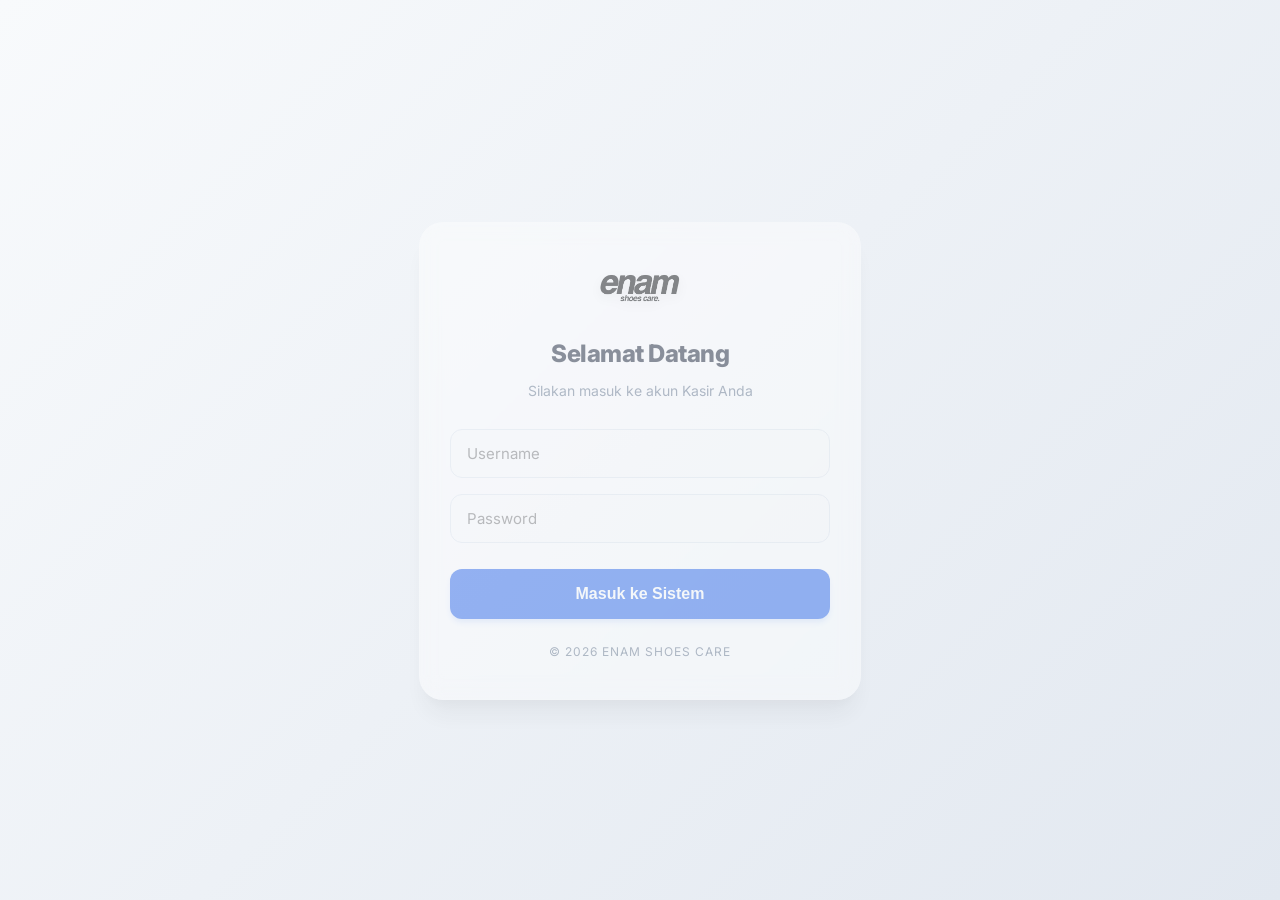
==== index.html @ 01756213 "Add files via upload" ====
<!DOCTYPE html>
<html lang="id">
<head>
    <meta charset="UTF-8">
    <meta name="viewport" content="width=device-width, initial-scale=1.0">
    <title>Transaksi - Enam Shoes Care</title>
    <style>
        :root {
            --primary: #2563eb;
            --secondary: #64748b;
            --success: #22c55e;
            --danger: #ef4444;
            --bg: #f8fafc;
        }

        body { font-family: 'Inter', system-ui, sans-serif; background-color: var(--bg); padding: 0; margin: 0; color: #1e293b; }
        
        .nav-bar { 
            background: white; padding: 10px; display: flex; justify-content: space-around; 
            box-shadow: 0 4px 6px -1px rgba(0,0,0,0.1); position: sticky; top: 0; z-index: 100;
        }
        .nav-btn { 
            padding: 12px 10px; border: none; border-radius: 12px; cursor: pointer; font-weight: 700; 
            background: transparent; color: var(--secondary); transition: 0.2s; flex: 1; margin: 0 5px; font-size: 13px; text-decoration: none; text-align: center;
        }
        .nav-btn.active { background: #eff6ff; color: var(--primary); }

        .container { max-width: 600px; background: white; padding: 25px; border-radius: 20px; box-shadow: 0 4px 6px -1px rgba(0,0,0,0.05); margin: 20px auto; }
        
        .logo-container { text-align: center; margin-bottom: 15px; }
        .main-logo { max-width: 150px; height: auto; border-radius: 12px; }

        h2 { text-align: center; color: #0f172a; margin-top: 0; font-size: 18px; text-transform: uppercase; }
        
        .form-group { margin-bottom: 12px; }
        label { display: block; margin-bottom: 4px; font-weight: 600; color: var(--secondary); font-size: 13px; }
        input[type="text"], input[type="number"], select { 
            width: 100%; padding: 12px; border: 1.5px solid #e2e8f0; border-radius: 10px; box-sizing: border-box; font-size: 14px; outline: none;
        }
        select { background-color: white; cursor: pointer; }

        .service-box { border: 1px solid #e2e8f0; padding: 10px; border-radius: 12px; background-color: #fcfcfc; }
        .service-item { 
            display: flex; 
            align-items: center; 
            gap: 8px;
            padding: 10px 5px; 
            border-bottom: 1px solid #f1f5f9; 
        }
        .service-item:last-child { border-bottom: none; }
        .service-info { flex: 2; font-size: 14px; font-weight: 500; }
        .service-check { flex: 0.5; text-align: center; }
        .service-qty { flex: 1; display: flex; justify-content: center; }
        .service-qty input { width: 50px !important; text-align: center; padding: 8px !important; }
        
        .btn-del { 
            background: #fee2e2; color: var(--danger); border: none; border-radius: 8px; 
            padding: 8px; cursor: pointer; font-size: 12px; transition: 0.2s;
        }
        .btn-del:hover { background: var(--danger); color: white; }

        .payment-summary { background: #f0fdf4; padding: 15px; border-radius: 15px; border: 1px solid #dcfce7; margin-top: 15px; }
        .summary-row { display: flex; justify-content: space-between; margin-bottom: 4px; font-size: 13px; }
        .summary-total { font-weight: 800; color: #166534; border-top: 1px dashed #bbf7d0; padding-top: 5px; margin-top: 5px; font-size: 15px; }

        .btn { border: none; border-radius: 10px; padding: 14px; font-weight: 700; cursor: pointer; width: 100%; display: block; text-align: center; color: white; margin-top: 10px; text-decoration: none; font-size: 14px; }
        .btn-wa { background-color: var(--success); }

        #printModal { display: none; position: fixed; z-index: 1000; left: 0; top: 0; width: 100%; height: 100%; background: rgba(0,0,0,0.6); }
        .modal-content { background: white; margin: 20% auto; padding: 30px; border-radius: 20px; width: 85%; max-width: 350px; text-align: center; }

        /* BAGIAN YANG DIPERBAIKI UNTUK CETAKAN SEMPURNA */
        @media print {
            @page { margin: 0; size: 58mm auto; }
            html, body { height: auto; overflow: hidden; }
            body * { visibility: hidden; }
            #notaCetak, #notaCetak * { visibility: visible; }
            #notaCetak { 
                display: block !important; 
                position: absolute; 
                left: 0; 
                top: 0; 
                width: 50mm; 
                padding: 4mm 2mm; 
                background: white; 
                font-family: 'Courier New', monospace;
                font-size: 11px;
                line-height: 1.3;
                color: #000;
            }
            .nav-bar, .container, #printModal { display: none !important; }
        }

        #notaCetak { display: none; }
        .line { border-top: 1px dashed #000; margin: 5px 0; }
        .flex-between { display: flex; justify-content: space-between; }
        .text-bold { font-weight: bold; }
    </style>
</head>
<body>
    <nav class="nav-bar">
        <a href="index.html" class="nav-btn active">➕ Transaksi</a>
        <a href="rekapan.html" id="navRekapan" class="nav-btn">📊 Rekapan</a>
        <button onclick="logout()" class="nav-btn" style="color: var(--danger);">Logout</button>
    </nav>

    <div class="container">
        <div class="logo-container"><img src="logo.png" class="main-logo"></div>
        <h2>KASIR ENAM</h2>
        
        <div class="form-group">
            <label>Nama Pelanggan</label>
            <input type="text" id="nama" placeholder="Masukkan nama">
        </div>
        
        <div class="form-group">
            <label>Nomor WhatsApp</label>
            <input type="text" id="whatsapp" placeholder="0812xxxx">
        </div>
        
        <div class="form-group">
            <label>Pilih Layanan</label>
            <div id="serviceList" class="service-box"></div>
            
            <div id="adminArea" style="margin-top: 10px; padding: 10px; border: 1.2px dashed #cbd5e1; border-radius: 12px; background: #fdfdfd;">
                <label style="font-size: 11px; color: #94a3b8;">+ Tambah Layanan Baru</label>
                <div style="display: flex; gap: 5px;">
                    <input type="text" id="newServiceName" placeholder="Nama Layanan" style="flex: 2; padding: 8px; font-size: 12px;">
                    <input type="number" id="newServicePrice" placeholder="Harga" style="flex: 1; padding: 8px; font-size: 12px;">
                    <button type="button" onclick="tambahLayananBaru()" style="padding: 0 15px; background: var(--primary); color: white; border: none; border-radius: 8px; cursor: pointer; font-weight: bold;">+</button>
                </div>
            </div>
        </div>

        <div class="form-group">
            <label>Metode Pembayaran</label>
            <select id="metodeBayar">
                <option value="Tunai">Tunai (Cash)</option>
                <option value="Transfer">Transfer / QRIS</option>
            </select>
        </div>

        <div class="form-group">
            <label>Potongan Diskon (Rp)</label>
            <input type="number" id="diskon" placeholder="0" oninput="hitungTotalOtomatis()">
        </div>
        
        <div class="form-group">
            <label>Uang Dibayar (Rp)</label>
            <input type="number" id="bayar" placeholder="0" oninput="hitungTotalOtomatis()">
        </div>

        <div class="payment-summary">
            <div class="summary-row"><span>Subtotal:</span><span id="txtSubtotal">Rp 0</span></div>
            <div class="summary-row"><span>Diskon:</span><span id="txtDiskon" style="color:red">- Rp 0</span></div>
            <div class="summary-row summary-total"><span>TOTAL AKHIR:</span><span id="txtTotalAkhir">Rp 0</span></div>
            <div class="summary-row" style="margin-top:8px; font-weight:bold;"><span>Kembalian:</span><span id="txtKembalian" style="color:var(--primary)">Rp 0</span></div>
        </div>
        
        <button class="btn btn-wa" onclick="prosesTransaksi()">Kirim WA & Simpan</button>
    </div>

    <div id="printModal">
        <div class="modal-content">
            <h3>Berhasil!</h3>
            <button class="btn" style="background:var(--primary)" onclick="cetakNotaFisik()">🖨️ Cetak Nota</button>
            <button class="btn" style="background:var(--secondary)" onclick="location.reload()">❌ Selesai</button>
        </div>
    </div>

    <div id="notaCetak">
        <center>
            <img src="logo.png" alt="Logo" style="max-width: 25mm; margin-bottom: 5px;">
            <h3 style="margin: 0; font-size: 13px;">ENAM SHOES CARE</h3>
            <div class="line"></div>
        </center>
        
        <div id="notaInv" class="text-bold"></div>
        <div id="notaTgl"></div>
        <div id="notaNama"></div>
        <div id="notaWA"></div> 
        <div id="notaMetode"></div>
        <div class="line"></div>
        <div id="notaDetail"></div>
        <div class="line"></div>
        
        <div class="flex-between"><span>Subtotal:</span><span id="nSub"></span></div>
        <div class="flex-between"><span>Diskon:</span><span id="nDisk"></span></div>
        <div class="flex-between text-bold" style="font-size: 12px; margin-top:2px;"><span>TOTAL:</span><span id="nTotal"></span></div>
        <div class="flex-between"><span>BAYAR:</span><span id="nBayar"></span></div>
        <div class="flex-between"><span>KEMBALI:</span><span id="nKembali"></span></div>
        
        <center style="margin-top: 15px;">Terima Kasih</center>
    </div>

<script>
    // --- PENGECEKAN LOGIN & ROLE ---
    const USER_ROLE = sessionStorage.getItem('role');
    
    function checkAuth() {
        if (!USER_ROLE) {
            window.location.href = 'login.html';
        }
    }

    function logout() {
        sessionStorage.clear();
        window.location.href = 'login.html';
    }

    const DEFAULT_LAYANAN = [
        { nama: 'Deep Clean', harga: 30000 },
        { nama: 'Unyellowing', harga: 40000 }, 
        { nama: 'Kids Shoes', harga: 25000 },
        { nama: 'Flat Shoes', harga: 25000 },
        { nama: 'Repaint', harga: 90000 }
    ];

    let tTerakhir = null;

    function init() {
        checkAuth();
        
        // Sembunyikan fitur tambah layanan jika staff
        if (USER_ROLE === 'staff') {
            const adminArea = document.getElementById('adminArea');
            if(adminArea) adminArea.style.display = 'none';
        }

        let stored = JSON.parse(localStorage.getItem('masterLayanan'));
        if (!stored) {
            localStorage.setItem('masterLayanan', JSON.stringify(DEFAULT_LAYANAN));
            stored = DEFAULT_LAYANAN;
        }

        document.getElementById('serviceList').innerHTML = stored.map((s, index) => {
            // Hanya tampilkan tombol hapus jika admin
            const btnHapus = USER_ROLE === 'admin' 
                ? `<button class="btn-del" onclick="hapusLayanan(${index})">🗑️</button>` 
                : '';

            return `
                <div class="service-item">
                    <div class="service-check">
                        <input type="checkbox" class="layanan" value="${s.harga}" data-nama="${s.nama}" onchange="hitungTotalOtomatis()" style="width:18px;height:18px;">
                    </div>
                    <div class="service-info">${s.nama}<br><small style="color:#94a3b8">Rp ${s.harga.toLocaleString('id-ID')}</small></div>
                    <div class="service-qty">
                        <input type="number" class="qty" value="1" min="1" oninput="hitungTotalOtomatis()">
                    </div>
                    ${btnHapus}
                </div>
            `;
        }).join('');
        
        hitungTotalOtomatis();
    }

    function tambahLayananBaru() {
        if (USER_ROLE !== 'admin') return alert("Akses ditolak!");
        const nama = document.getElementById('newServiceName').value;
        const harga = parseInt(document.getElementById('newServicePrice').value);
        if (!nama || !harga) return alert("Isi nama dan harga!");
        const stored = JSON.parse(localStorage.getItem('masterLayanan'));
        stored.push({ nama, harga });
        localStorage.setItem('masterLayanan', JSON.stringify(stored));
        document.getElementById('newServiceName').value = "";
        document.getElementById('newServicePrice').value = "";
        init();
    }

    function hapusLayanan(index) {
        if (USER_ROLE !== 'admin') return alert("Akses ditolak!");
        if (confirm("Hapus layanan ini dari daftar?")) {
            const stored = JSON.parse(localStorage.getItem('masterLayanan'));
            stored.splice(index, 1);
            localStorage.setItem('masterLayanan', JSON.stringify(stored));
            init();
        }
    }

    function hitungTotalOtomatis() {
        let sub = 0;
        document.querySelectorAll('.service-item').forEach(item => {
            const cb = item.querySelector('.layanan');
            if (cb.checked) {
                const qty = parseInt(item.querySelector('.qty').value) || 0;
                sub += parseInt(cb.value) * qty;
            }
        });
        const diskon = parseInt(document.getElementById('diskon').value) || 0;
        const total = sub - diskon;
        const bayar = parseInt(document.getElementById('bayar').value) || 0;
        
        document.getElementById('txtSubtotal').innerText = "Rp " + sub.toLocaleString('id-ID');
        document.getElementById('txtDiskon').innerText = "- Rp " + diskon.toLocaleString('id-ID');
        document.getElementById('txtTotalAkhir').innerText = "Rp " + (total < 0 ? 0 : total).toLocaleString('id-ID');
        document.getElementById('txtKembalian').innerText = "Rp " + (bayar - total < 0 ? 0 : bayar - total).toLocaleString('id-ID');
        return { sub, diskon, total, bayar };
    }

    function prosesTransaksi() {
        const nama = document.getElementById('nama').value;
        let wa = document.getElementById('whatsapp').value;
        const metode = document.getElementById('metodeBayar').value;
        const calc = hitungTotalOtomatis();

        if(!nama || !wa || calc.sub === 0) return alert("Lengkapi data transaksi!");

        if (wa.startsWith('0')) wa = '62' + wa.slice(1);
        if (!wa.startsWith('62')) wa = '62' + wa;

        let detailHtml = "", detailWA = "", layananSimpan = "", jmlSpt = 0;
        document.querySelectorAll('.service-item').forEach(item => {
            const cb = item.querySelector('.layanan');
            if (cb.checked) {
                let q = parseInt(item.querySelector('.qty').value);
                let hargaItem = parseInt(cb.value) * q;
                jmlSpt += q;
                detailHtml += `<div class="flex-between"><span>- ${cb.dataset.nama} (${q}x)</span><span>Rp ${hargaItem.toLocaleString('id-ID')}</span></div>`;
                detailWA += `${cb.dataset.nama} (${q}x)\n   Rp ${hargaItem.toLocaleString('id-ID')}\n`;
                layananSimpan += `${cb.dataset.nama} (${q}x) `;
            }
        });

        tTerakhir = {
            id: Date.now(),
            inv: "INV-"+Math.floor(1000+Math.random()*9000),
            tgl: new Date().toLocaleString('id-ID'),
            nama, wa, metode, sub: calc.sub, diskon: calc.diskon, total: calc.total, bayar: calc.bayar, kembali: calc.bayar - calc.total,
            sepatu: jmlSpt, 
            detailHtml: detailHtml, 
            waList: detailWA,
            layanan: layananSimpan.trim() 
        };

        const pesanWA = `*ENAM SHOES CARE*\n--------------------------------\nNo. Nota : ${tTerakhir.inv}\nTanggal  : ${tTerakhir.tgl}\nNama     : ${tTerakhir.nama}\nMetode   : ${tTerakhir.metode}\n--------------------------------\n*LAYANAN:*\n${tTerakhir.waList}--------------------------------\nSubtotal : Rp ${tTerakhir.sub.toLocaleString('id-ID')}\nDiskon   : Rp ${tTerakhir.diskon.toLocaleString('id-ID')}\n*TOTAL     : Rp ${tTerakhir.total.toLocaleString('id-ID')}*\n--------------------------------\nBayar    : Rp ${tTerakhir.bayar.toLocaleString('id-ID')}\nKembali  : Rp ${tTerakhir.kembali.toLocaleString('id-ID')}\n--------------------------------\n*Terima Kasih Telah Mempercayakan*\n*Sepatu Anda Kepada Kami!*`;

        const db = JSON.parse(localStorage.getItem('cuciSepatuDB')) || [];
        db.push(tTerakhir);
        localStorage.setItem('cuciSepatuDB', JSON.stringify(db));

        window.open(`https://api.whatsapp.com/send?phone=${wa}&text=${encodeURIComponent(pesanWA)}`, '_blank');
        document.getElementById('printModal').style.display = 'block';
    }

    function cetakNotaFisik() {
        if (!tTerakhir) return;
        document.getElementById('notaInv').innerText = tTerakhir.inv;
        document.getElementById('notaTgl').innerText = "Tgl: " + tTerakhir.tgl;
        document.getElementById('notaNama').innerText = "Nama: " + tTerakhir.nama;
        document.getElementById('notaWA').innerText = "WA  : " + tTerakhir.wa;
        document.getElementById('notaMetode').innerText = "Metode: " + tTerakhir.metode;
        document.getElementById('notaDetail').innerHTML = tTerakhir.detailHtml;
        document.getElementById('nSub').innerText = "Rp " + tTerakhir.sub.toLocaleString('id-ID');
        document.getElementById('nDisk').innerText = "-Rp " + tTerakhir.diskon.toLocaleString('id-ID');
        document.getElementById('nTotal').innerText = "Rp " + tTerakhir.total.toLocaleString('id-ID');
        document.getElementById('nBayar').innerText = "Rp " + tTerakhir.bayar.toLocaleString('id-ID');
        document.getElementById('nKembali').innerText = "Rp " + tTerakhir.kembali.toLocaleString('id-ID');
        window.print();
    }

    window.onload = init;
</script>
</body>
</html>
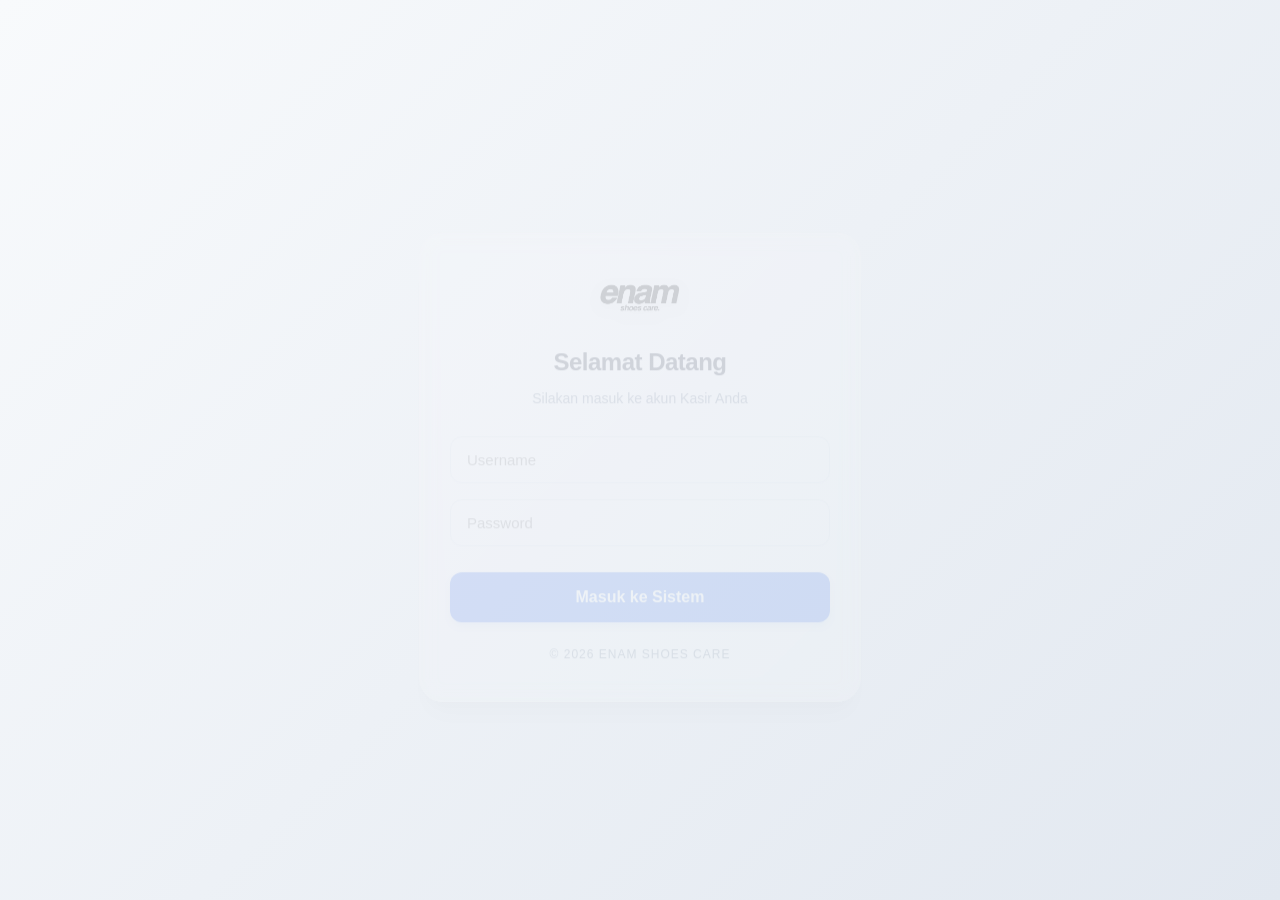
==== commit 0bb66dd2: "index.html" ====
--- a/index.html
+++ b/index.html
@@ -2,7 +2,7 @@
 <html lang="id">
 <head>
     <meta charset="UTF-8">
-    <meta name="viewport" content="width=device-width, initial-scale=1.0">
+    <meta name="viewport" content="width=device-width, initial-scale=1.0, maximum-scale=1.0, user-scalable=no">
     <title>Transaksi - Enam Shoes Care</title>
     <style>
         :root {
@@ -13,82 +13,123 @@
             --bg: #f8fafc;
         }
 
-        body { font-family: 'Inter', system-ui, sans-serif; background-color: var(--bg); padding: 0; margin: 0; color: #1e293b; }
-        
+        /* RESET & BASE */
+        body { 
+            font-family: 'Inter', system-ui, -apple-system, sans-serif; 
+            background-color: var(--bg); 
+            padding: 0; 
+            margin: 0; 
+            color: #1e293b; 
+            -webkit-tap-highlight-color: transparent;
+        }
+
+        /* RESPONSIVE NAVIGATION */
         .nav-bar { 
-            background: white; padding: 10px; display: flex; justify-content: space-around; 
-            box-shadow: 0 4px 6px -1px rgba(0,0,0,0.1); position: sticky; top: 0; z-index: 100;
+            background: white; 
+            padding: 8px; 
+            display: flex; 
+            justify-content: center; 
+            box-shadow: 0 2px 10px rgba(0,0,0,0.05); 
+            position: sticky; 
+            top: 0; 
+            z-index: 100;
+            gap: 5px;
         }
         .nav-btn { 
-            padding: 12px 10px; border: none; border-radius: 12px; cursor: pointer; font-weight: 700; 
-            background: transparent; color: var(--secondary); transition: 0.2s; flex: 1; margin: 0 5px; font-size: 13px; text-decoration: none; text-align: center;
+            padding: 10px 5px; 
+            border: none; 
+            border-radius: 10px; 
+            cursor: pointer; 
+            font-weight: 700; 
+            background: transparent; 
+            color: var(--secondary); 
+            transition: 0.2s; 
+            flex: 1; 
+            font-size: 12px; 
+            text-decoration: none; 
+            text-align: center;
+            display: flex;
+            align-items: center;
+            justify-content: center;
         }
         .nav-btn.active { background: #eff6ff; color: var(--primary); }
 
-        .container { max-width: 600px; background: white; padding: 25px; border-radius: 20px; box-shadow: 0 4px 6px -1px rgba(0,0,0,0.05); margin: 20px auto; }
-        
+        /* CONTAINER ADJUSTMENT */
+        .container { 
+            max-width: 500px; 
+            background: white; 
+            padding: 20px; 
+            border-radius: 20px; 
+            box-shadow: 0 4px 15px rgba(0,0,0,0.05); 
+            margin: 15px auto; 
+        }
+
+        /* MOBILE SPECIFIC RADIUS & SPACING */
+        @media (max-width: 480px) {
+            .container { margin: 10px; padding: 15px; border-radius: 15px; }
+            h2 { font-size: 16px !important; }
+        }
+
         .logo-container { text-align: center; margin-bottom: 15px; }
-        .main-logo { max-width: 150px; height: auto; border-radius: 12px; }
-
-        h2 { text-align: center; color: #0f172a; margin-top: 0; font-size: 18px; text-transform: uppercase; }
-        
-        .form-group { margin-bottom: 12px; }
-        label { display: block; margin-bottom: 4px; font-weight: 600; color: var(--secondary); font-size: 13px; }
+        .main-logo { max-width: 120px; height: auto; border-radius: 12px; }
+
+        h2 { text-align: center; color: #0f172a; margin-top: 0; font-size: 18px; text-transform: uppercase; letter-spacing: 1px; }
+        
+        .form-group { margin-bottom: 15px; }
+        label { display: block; margin-bottom: 6px; font-weight: 600; color: var(--secondary); font-size: 12px; }
+        
         input[type="text"], input[type="number"], select { 
-            width: 100%; padding: 12px; border: 1.5px solid #e2e8f0; border-radius: 10px; box-sizing: border-box; font-size: 14px; outline: none;
-        }
-        select { background-color: white; cursor: pointer; }
-
-        .service-box { border: 1px solid #e2e8f0; padding: 10px; border-radius: 12px; background-color: #fcfcfc; }
+            width: 100%; padding: 12px; border: 1.5px solid #e2e8f0; border-radius: 10px; 
+            box-sizing: border-box; font-size: 16px; /* 16px prevent auto-zoom on iOS */
+            outline: none; transition: border 0.3s;
+        }
+        input:focus, select:focus { border-color: var(--primary); }
+
+        /* SERVICE LIST RESPONSIVE */
+        .service-box { border: 1px solid #e2e8f0; border-radius: 12px; background-color: #fcfcfc; overflow: hidden; }
         .service-item { 
             display: flex; 
             align-items: center; 
-            gap: 8px;
-            padding: 10px 5px; 
+            padding: 12px 10px; 
             border-bottom: 1px solid #f1f5f9; 
-        }
-        .service-item:last-child { border-bottom: none; }
-        .service-info { flex: 2; font-size: 14px; font-weight: 500; }
-        .service-check { flex: 0.5; text-align: center; }
-        .service-qty { flex: 1; display: flex; justify-content: center; }
-        .service-qty input { width: 50px !important; text-align: center; padding: 8px !important; }
+            gap: 10px;
+        }
+        .service-info { flex: 1; font-size: 13px; font-weight: 600; line-height: 1.4; }
+        .service-info small { font-weight: normal; font-size: 11px; }
+        
+        .service-qty { display: flex; align-items: center; }
+        .service-qty input { 
+            width: 45px !important; text-align: center; padding: 6px !important; 
+            font-size: 14px; border-radius: 8px;
+        }
         
         .btn-del { 
             background: #fee2e2; color: var(--danger); border: none; border-radius: 8px; 
-            padding: 8px; cursor: pointer; font-size: 12px; transition: 0.2s;
-        }
-        .btn-del:hover { background: var(--danger); color: white; }
-
+            min-width: 35px; height: 35px; cursor: pointer; display: flex; align-items: center; justify-content: center;
+        }
+
+        /* SUMMARY AREA */
         .payment-summary { background: #f0fdf4; padding: 15px; border-radius: 15px; border: 1px solid #dcfce7; margin-top: 15px; }
-        .summary-row { display: flex; justify-content: space-between; margin-bottom: 4px; font-size: 13px; }
-        .summary-total { font-weight: 800; color: #166534; border-top: 1px dashed #bbf7d0; padding-top: 5px; margin-top: 5px; font-size: 15px; }
-
-        .btn { border: none; border-radius: 10px; padding: 14px; font-weight: 700; cursor: pointer; width: 100%; display: block; text-align: center; color: white; margin-top: 10px; text-decoration: none; font-size: 14px; }
-        .btn-wa { background-color: var(--success); }
-
-        #printModal { display: none; position: fixed; z-index: 1000; left: 0; top: 0; width: 100%; height: 100%; background: rgba(0,0,0,0.6); }
-        .modal-content { background: white; margin: 20% auto; padding: 30px; border-radius: 20px; width: 85%; max-width: 350px; text-align: center; }
-
-        /* BAGIAN YANG DIPERBAIKI UNTUK CETAKAN SEMPURNA */
+        .summary-row { display: flex; justify-content: space-between; margin-bottom: 6px; font-size: 13px; }
+        .summary-total { font-weight: 800; color: #166534; border-top: 1px dashed #bbf7d0; padding-top: 10px; margin-top: 8px; font-size: 16px; }
+
+        .btn { border: none; border-radius: 12px; padding: 16px; font-weight: 700; cursor: pointer; width: 100%; display: block; text-align: center; color: white; margin-top: 10px; text-decoration: none; font-size: 15px; }
+        .btn-wa { background-color: var(--success); box-shadow: 0 4px 12px rgba(34, 197, 94, 0.2); }
+
+        /* MODAL */
+        #printModal { display: none; position: fixed; z-index: 1000; left: 0; top: 0; width: 100%; height: 100%; background: rgba(0,0,0,0.7); backdrop-filter: blur(2px); }
+        .modal-content { background: white; margin: 30% auto; padding: 25px; border-radius: 20px; width: 80%; max-width: 320px; text-align: center; }
+
+        /* PRINT SETTINGS */
         @media print {
             @page { margin: 0; size: 58mm auto; }
-            html, body { height: auto; overflow: hidden; }
             body * { visibility: hidden; }
             #notaCetak, #notaCetak * { visibility: visible; }
             #notaCetak { 
-                display: block !important; 
-                position: absolute; 
-                left: 0; 
-                top: 0; 
-                width: 50mm; 
-                padding: 4mm 2mm; 
-                background: white; 
-                font-family: 'Courier New', monospace;
-                font-size: 11px;
-                line-height: 1.3;
-                color: #000;
+                display: block !important; position: absolute; left: 0; top: 0; 
+                width: 50mm; padding: 4mm; background: white; 
+                font-family: 'Courier New', monospace; font-size: 10px; line-height: 1.2; color: #000;
             }
-            .nav-bar, .container, #printModal { display: none !important; }
         }
 
         #notaCetak { display: none; }
@@ -115,18 +156,18 @@
         
         <div class="form-group">
             <label>Nomor WhatsApp</label>
-            <input type="text" id="whatsapp" placeholder="0812xxxx">
+            <input type="number" id="whatsapp" placeholder="0812xxxx" inputmode="tel">
         </div>
         
         <div class="form-group">
             <label>Pilih Layanan</label>
             <div id="serviceList" class="service-box"></div>
             
-            <div id="adminArea" style="margin-top: 10px; padding: 10px; border: 1.2px dashed #cbd5e1; border-radius: 12px; background: #fdfdfd;">
+            <div id="adminArea" style="margin-top: 12px; padding: 12px; border: 1.5px dashed #cbd5e1; border-radius: 12px; background: #fdfdfd;">
                 <label style="font-size: 11px; color: #94a3b8;">+ Tambah Layanan Baru</label>
-                <div style="display: flex; gap: 5px;">
-                    <input type="text" id="newServiceName" placeholder="Nama Layanan" style="flex: 2; padding: 8px; font-size: 12px;">
-                    <input type="number" id="newServicePrice" placeholder="Harga" style="flex: 1; padding: 8px; font-size: 12px;">
+                <div style="display: flex; gap: 8px;">
+                    <input type="text" id="newServiceName" placeholder="Nama" style="flex: 2; padding: 8px; font-size: 13px;">
+                    <input type="number" id="newServicePrice" placeholder="Rp" style="flex: 1.2; padding: 8px; font-size: 13px;">
                     <button type="button" onclick="tambahLayananBaru()" style="padding: 0 15px; background: var(--primary); color: white; border: none; border-radius: 8px; cursor: pointer; font-weight: bold;">+</button>
                 </div>
             </div>
@@ -162,19 +203,19 @@
 
     <div id="printModal">
         <div class="modal-content">
-            <h3>Berhasil!</h3>
+            <h3 style="margin-top:0">Berhasil!</h3>
+            <p style="font-size: 14px; color: var(--secondary)">Transaksi telah disimpan.</p>
             <button class="btn" style="background:var(--primary)" onclick="cetakNotaFisik()">🖨️ Cetak Nota</button>
-            <button class="btn" style="background:var(--secondary)" onclick="location.reload()">❌ Selesai</button>
+            <button class="btn" style="background:var(--secondary); padding: 12px;" onclick="location.reload()">❌ Selesai</button>
         </div>
     </div>
 
     <div id="notaCetak">
         <center>
-            <img src="logo.png" alt="Logo" style="max-width: 25mm; margin-bottom: 5px;">
-            <h3 style="margin: 0; font-size: 13px;">ENAM SHOES CARE</h3>
+            <img src="logo.png" alt="Logo" style="max-width: 20mm; margin-bottom: 5px;">
+            <h3 style="margin: 0; font-size: 12px;">ENAM SHOES CARE</h3>
             <div class="line"></div>
         </center>
-        
         <div id="notaInv" class="text-bold"></div>
         <div id="notaTgl"></div>
         <div id="notaNama"></div>
@@ -183,184 +224,171 @@
         <div class="line"></div>
         <div id="notaDetail"></div>
         <div class="line"></div>
-        
         <div class="flex-between"><span>Subtotal:</span><span id="nSub"></span></div>
         <div class="flex-between"><span>Diskon:</span><span id="nDisk"></span></div>
-        <div class="flex-between text-bold" style="font-size: 12px; margin-top:2px;"><span>TOTAL:</span><span id="nTotal"></span></div>
+        <div class="flex-between text-bold" style="font-size: 11px; margin-top:2px;"><span>TOTAL:</span><span id="nTotal"></span></div>
         <div class="flex-between"><span>BAYAR:</span><span id="nBayar"></span></div>
         <div class="flex-between"><span>KEMBALI:</span><span id="nKembali"></span></div>
-        
         <center style="margin-top: 15px;">Terima Kasih</center>
     </div>
 
-<script>
-    // --- PENGECEKAN LOGIN & ROLE ---
-    const USER_ROLE = sessionStorage.getItem('role');
-    
-    function checkAuth() {
-        if (!USER_ROLE) {
+    <script>
+        const USER_ROLE = sessionStorage.getItem('role');
+        
+        function checkAuth() {
+            if (!USER_ROLE) { window.location.href = 'login.html'; }
+        }
+
+        function logout() {
+            sessionStorage.clear();
             window.location.href = 'login.html';
         }
-    }
-
-    function logout() {
-        sessionStorage.clear();
-        window.location.href = 'login.html';
-    }
-
-    const DEFAULT_LAYANAN = [
-        { nama: 'Deep Clean', harga: 30000 },
-        { nama: 'Unyellowing', harga: 40000 }, 
-        { nama: 'Kids Shoes', harga: 25000 },
-        { nama: 'Flat Shoes', harga: 25000 },
-        { nama: 'Repaint', harga: 90000 }
-    ];
-
-    let tTerakhir = null;
-
-    function init() {
-        checkAuth();
-        
-        // Sembunyikan fitur tambah layanan jika staff
-        if (USER_ROLE === 'staff') {
-            const adminArea = document.getElementById('adminArea');
-            if(adminArea) adminArea.style.display = 'none';
-        }
-
-        let stored = JSON.parse(localStorage.getItem('masterLayanan'));
-        if (!stored) {
-            localStorage.setItem('masterLayanan', JSON.stringify(DEFAULT_LAYANAN));
-            stored = DEFAULT_LAYANAN;
-        }
-
-        document.getElementById('serviceList').innerHTML = stored.map((s, index) => {
-            // Hanya tampilkan tombol hapus jika admin
-            const btnHapus = USER_ROLE === 'admin' 
-                ? `<button class="btn-del" onclick="hapusLayanan(${index})">🗑️</button>` 
-                : '';
-
-            return `
-                <div class="service-item">
-                    <div class="service-check">
-                        <input type="checkbox" class="layanan" value="${s.harga}" data-nama="${s.nama}" onchange="hitungTotalOtomatis()" style="width:18px;height:18px;">
+
+        const DEFAULT_LAYANAN = [
+            { nama: 'Deep Clean', harga: 30000 },
+            { nama: 'Unyellowing', harga: 40000 }, 
+            { nama: 'Kids Shoes', harga: 25000 },
+            { nama: 'Flat Shoes', harga: 25000 },
+            { nama: 'Repaint', harga: 90000 }
+        ];
+
+        let tTerakhir = null;
+
+        function init() {
+            checkAuth();
+            if (USER_ROLE === 'staff') {
+                const adminArea = document.getElementById('adminArea');
+                if(adminArea) adminArea.style.display = 'none';
+            }
+
+            let stored = JSON.parse(localStorage.getItem('masterLayanan'));
+            if (!stored) {
+                localStorage.setItem('masterLayanan', JSON.stringify(DEFAULT_LAYANAN));
+                stored = DEFAULT_LAYANAN;
+            }
+
+            document.getElementById('serviceList').innerHTML = stored.map((s, index) => {
+                const btnHapus = USER_ROLE === 'admin' 
+                    ? `<button class="btn-del" onclick="hapusLayanan(${index})">🗑️</button>` 
+                    : '';
+
+                return `
+                    <div class="service-item">
+                        <input type="checkbox" class="layanan" value="${s.harga}" data-nama="${s.nama}" onchange="hitungTotalOtomatis()" style="width:22px;height:22px;">
+                        <div class="service-info">${s.nama}<br><small style="color:#94a3b8">Rp ${s.harga.toLocaleString('id-ID')}</small></div>
+                        <div class="service-qty">
+                            <input type="number" class="qty" value="1" min="1" oninput="hitungTotalOtomatis()">
+                        </div>
+                        ${btnHapus}
                     </div>
-                    <div class="service-info">${s.nama}<br><small style="color:#94a3b8">Rp ${s.harga.toLocaleString('id-ID')}</small></div>
-                    <div class="service-qty">
-                        <input type="number" class="qty" value="1" min="1" oninput="hitungTotalOtomatis()">
-                    </div>
-                    ${btnHapus}
-                </div>
-            `;
-        }).join('');
-        
-        hitungTotalOtomatis();
-    }
-
-    function tambahLayananBaru() {
-        if (USER_ROLE !== 'admin') return alert("Akses ditolak!");
-        const nama = document.getElementById('newServiceName').value;
-        const harga = parseInt(document.getElementById('newServicePrice').value);
-        if (!nama || !harga) return alert("Isi nama dan harga!");
-        const stored = JSON.parse(localStorage.getItem('masterLayanan'));
-        stored.push({ nama, harga });
-        localStorage.setItem('masterLayanan', JSON.stringify(stored));
-        document.getElementById('newServiceName').value = "";
-        document.getElementById('newServicePrice').value = "";
-        init();
-    }
-
-    function hapusLayanan(index) {
-        if (USER_ROLE !== 'admin') return alert("Akses ditolak!");
-        if (confirm("Hapus layanan ini dari daftar?")) {
+                `;
+            }).join('');
+            
+            hitungTotalOtomatis();
+        }
+
+        function tambahLayananBaru() {
+            if (USER_ROLE !== 'admin') return alert("Akses ditolak!");
+            const nama = document.getElementById('newServiceName').value;
+            const harga = parseInt(document.getElementById('newServicePrice').value);
+            if (!nama || !harga) return alert("Isi nama dan harga!");
             const stored = JSON.parse(localStorage.getItem('masterLayanan'));
-            stored.splice(index, 1);
+            stored.push({ nama, harga });
             localStorage.setItem('masterLayanan', JSON.stringify(stored));
+            document.getElementById('newServiceName').value = "";
+            document.getElementById('newServicePrice').value = "";
             init();
         }
-    }
-
-    function hitungTotalOtomatis() {
-        let sub = 0;
-        document.querySelectorAll('.service-item').forEach(item => {
-            const cb = item.querySelector('.layanan');
-            if (cb.checked) {
-                const qty = parseInt(item.querySelector('.qty').value) || 0;
-                sub += parseInt(cb.value) * qty;
+
+        function hapusLayanan(index) {
+            if (USER_ROLE !== 'admin') return alert("Akses ditolak!");
+            if (confirm("Hapus layanan ini dari daftar?")) {
+                const stored = JSON.parse(localStorage.getItem('masterLayanan'));
+                stored.splice(index, 1);
+                localStorage.setItem('masterLayanan', JSON.stringify(stored));
+                init();
             }
-        });
-        const diskon = parseInt(document.getElementById('diskon').value) || 0;
-        const total = sub - diskon;
-        const bayar = parseInt(document.getElementById('bayar').value) || 0;
-        
-        document.getElementById('txtSubtotal').innerText = "Rp " + sub.toLocaleString('id-ID');
-        document.getElementById('txtDiskon').innerText = "- Rp " + diskon.toLocaleString('id-ID');
-        document.getElementById('txtTotalAkhir').innerText = "Rp " + (total < 0 ? 0 : total).toLocaleString('id-ID');
-        document.getElementById('txtKembalian').innerText = "Rp " + (bayar - total < 0 ? 0 : bayar - total).toLocaleString('id-ID');
-        return { sub, diskon, total, bayar };
-    }
-
-    function prosesTransaksi() {
-        const nama = document.getElementById('nama').value;
-        let wa = document.getElementById('whatsapp').value;
-        const metode = document.getElementById('metodeBayar').value;
-        const calc = hitungTotalOtomatis();
-
-        if(!nama || !wa || calc.sub === 0) return alert("Lengkapi data transaksi!");
-
-        if (wa.startsWith('0')) wa = '62' + wa.slice(1);
-        if (!wa.startsWith('62')) wa = '62' + wa;
-
-        let detailHtml = "", detailWA = "", layananSimpan = "", jmlSpt = 0;
-        document.querySelectorAll('.service-item').forEach(item => {
-            const cb = item.querySelector('.layanan');
-            if (cb.checked) {
-                let q = parseInt(item.querySelector('.qty').value);
-                let hargaItem = parseInt(cb.value) * q;
-                jmlSpt += q;
-                detailHtml += `<div class="flex-between"><span>- ${cb.dataset.nama} (${q}x)</span><span>Rp ${hargaItem.toLocaleString('id-ID')}</span></div>`;
-                detailWA += `${cb.dataset.nama} (${q}x)\n   Rp ${hargaItem.toLocaleString('id-ID')}\n`;
-                layananSimpan += `${cb.dataset.nama} (${q}x) `;
-            }
-        });
-
-        tTerakhir = {
-            id: Date.now(),
-            inv: "INV-"+Math.floor(1000+Math.random()*9000),
-            tgl: new Date().toLocaleString('id-ID'),
-            nama, wa, metode, sub: calc.sub, diskon: calc.diskon, total: calc.total, bayar: calc.bayar, kembali: calc.bayar - calc.total,
-            sepatu: jmlSpt, 
-            detailHtml: detailHtml, 
-            waList: detailWA,
-            layanan: layananSimpan.trim() 
-        };
-
-        const pesanWA = `*ENAM SHOES CARE*\n--------------------------------\nNo. Nota : ${tTerakhir.inv}\nTanggal  : ${tTerakhir.tgl}\nNama     : ${tTerakhir.nama}\nMetode   : ${tTerakhir.metode}\n--------------------------------\n*LAYANAN:*\n${tTerakhir.waList}--------------------------------\nSubtotal : Rp ${tTerakhir.sub.toLocaleString('id-ID')}\nDiskon   : Rp ${tTerakhir.diskon.toLocaleString('id-ID')}\n*TOTAL     : Rp ${tTerakhir.total.toLocaleString('id-ID')}*\n--------------------------------\nBayar    : Rp ${tTerakhir.bayar.toLocaleString('id-ID')}\nKembali  : Rp ${tTerakhir.kembali.toLocaleString('id-ID')}\n--------------------------------\n*Terima Kasih Telah Mempercayakan*\n*Sepatu Anda Kepada Kami!*`;
-
-        const db = JSON.parse(localStorage.getItem('cuciSepatuDB')) || [];
-        db.push(tTerakhir);
-        localStorage.setItem('cuciSepatuDB', JSON.stringify(db));
-
-        window.open(`https://api.whatsapp.com/send?phone=${wa}&text=${encodeURIComponent(pesanWA)}`, '_blank');
-        document.getElementById('printModal').style.display = 'block';
-    }
-
-    function cetakNotaFisik() {
-        if (!tTerakhir) return;
-        document.getElementById('notaInv').innerText = tTerakhir.inv;
-        document.getElementById('notaTgl').innerText = "Tgl: " + tTerakhir.tgl;
-        document.getElementById('notaNama').innerText = "Nama: " + tTerakhir.nama;
-        document.getElementById('notaWA').innerText = "WA  : " + tTerakhir.wa;
-        document.getElementById('notaMetode').innerText = "Metode: " + tTerakhir.metode;
-        document.getElementById('notaDetail').innerHTML = tTerakhir.detailHtml;
-        document.getElementById('nSub').innerText = "Rp " + tTerakhir.sub.toLocaleString('id-ID');
-        document.getElementById('nDisk').innerText = "-Rp " + tTerakhir.diskon.toLocaleString('id-ID');
-        document.getElementById('nTotal').innerText = "Rp " + tTerakhir.total.toLocaleString('id-ID');
-        document.getElementById('nBayar').innerText = "Rp " + tTerakhir.bayar.toLocaleString('id-ID');
-        document.getElementById('nKembali').innerText = "Rp " + tTerakhir.kembali.toLocaleString('id-ID');
-        window.print();
-    }
-
-    window.onload = init;
-</script>
+        }
+
+        function hitungTotalOtomatis() {
+            let sub = 0;
+            document.querySelectorAll('.service-item').forEach(item => {
+                const cb = item.querySelector('.layanan');
+                if (cb.checked) {
+                    const qty = parseInt(item.querySelector('.qty').value) || 0;
+                    sub += parseInt(cb.value) * qty;
+                }
+            });
+            const diskon = parseInt(document.getElementById('diskon').value) || 0;
+            const total = sub - diskon;
+            const bayar = parseInt(document.getElementById('bayar').value) || 0;
+            
+            document.getElementById('txtSubtotal').innerText = "Rp " + sub.toLocaleString('id-ID');
+            document.getElementById('txtDiskon').innerText = "- Rp " + diskon.toLocaleString('id-ID');
+            document.getElementById('txtTotalAkhir').innerText = "Rp " + (total < 0 ? 0 : total).toLocaleString('id-ID');
+            document.getElementById('txtKembalian').innerText = "Rp " + (bayar - total < 0 ? 0 : bayar - total).toLocaleString('id-ID');
+            return { sub, diskon, total, bayar };
+        }
+
+        function prosesTransaksi() {
+            const nama = document.getElementById('nama').value;
+            let wa = document.getElementById('whatsapp').value;
+            const metode = document.getElementById('metodeBayar').value;
+            const calc = hitungTotalOtomatis();
+
+            if(!nama || !wa || calc.sub === 0) return alert("Lengkapi data transaksi!");
+
+            if (wa.startsWith('0')) wa = '62' + wa.slice(1);
+            if (!wa.startsWith('62')) wa = '62' + wa;
+
+            let detailHtml = "", detailWA = "", layananSimpan = "", jmlSpt = 0;
+            document.querySelectorAll('.service-item').forEach(item => {
+                const cb = item.querySelector('.layanan');
+                if (cb.checked) {
+                    let q = parseInt(item.querySelector('.qty').value);
+                    let hargaItem = parseInt(cb.value) * q;
+                    jmlSpt += q;
+                    detailHtml += `<div class="flex-between"><span>- ${cb.dataset.nama} (${q}x)</span><span>Rp ${hargaItem.toLocaleString('id-ID')}</span></div>`;
+                    detailWA += `${cb.dataset.nama} (${q}x)\n   Rp ${hargaItem.toLocaleString('id-ID')}\n`;
+                    layananSimpan += `${cb.dataset.nama} (${q}x) `;
+                }
+            });
+
+            tTerakhir = {
+                id: Date.now(),
+                inv: "INV-"+Math.floor(1000+Math.random()*9000),
+                tgl: new Date().toLocaleString('id-ID'),
+                nama, wa, metode, sub: calc.sub, diskon: calc.diskon, total: calc.total, bayar: calc.bayar, kembali: calc.bayar - calc.total,
+                sepatu: jmlSpt, detailHtml, waList: detailWA, layanan: layananSimpan.trim() 
+            };
+
+            const pesanWA = `*ENAM SHOES CARE*\n--------------------------------\nNo. Nota : ${tTerakhir.inv}\nTanggal  : ${tTerakhir.tgl}\nNama     : ${tTerakhir.nama}\nMetode   : ${tTerakhir.metode}\n--------------------------------\n*LAYANAN:*\n${tTerakhir.waList}--------------------------------\nSubtotal : Rp ${tTerakhir.sub.toLocaleString('id-ID')}\nDiskon   : Rp ${tTerakhir.diskon.toLocaleString('id-ID')}\n*TOTAL     : Rp ${tTerakhir.total.toLocaleString('id-ID')}*\n--------------------------------\nBayar    : Rp ${tTerakhir.bayar.toLocaleString('id-ID')}\nKembali  : Rp ${tTerakhir.kembali.toLocaleString('id-ID')}\n--------------------------------\n*Terima Kasih Telah Mempercayakan*\n*Sepatu Anda Kepada Kami!*`;
+
+            const db = JSON.parse(localStorage.getItem('cuciSepatuDB')) || [];
+            db.push(tTerakhir);
+            localStorage.setItem('cuciSepatuDB', JSON.stringify(db));
+
+            window.open(`https://api.whatsapp.com/send?phone=${wa}&text=${encodeURIComponent(pesanWA)}`, '_blank');
+            document.getElementById('printModal').style.display = 'block';
+        }
+
+        function cetakNotaFisik() {
+            if (!tTerakhir) return;
+            document.getElementById('notaInv').innerText = tTerakhir.inv;
+            document.getElementById('notaTgl').innerText = "Tgl: " + tTerakhir.tgl;
+            document.getElementById('notaNama').innerText = "Nama: " + tTerakhir.nama;
+            document.getElementById('notaWA').innerText = "WA  : " + tTerakhir.wa;
+            document.getElementById('notaMetode').innerText = "Metode: " + tTerakhir.metode;
+            document.getElementById('notaDetail').innerHTML = tTerakhir.detailHtml;
+            document.getElementById('nSub').innerText = "Rp " + tTerakhir.sub.toLocaleString('id-ID');
+            document.getElementById('nDisk').innerText = "-Rp " + tTerakhir.diskon.toLocaleString('id-ID');
+            document.getElementById('nTotal').innerText = "Rp " + tTerakhir.total.toLocaleString('id-ID');
+            document.getElementById('nBayar').innerText = "Rp " + tTerakhir.bayar.toLocaleString('id-ID');
+            document.getElementById('nKembali').innerText = "Rp " + tTerakhir.kembali.toLocaleString('id-ID');
+            window.print();
+        }
+
+        window.onload = init;
+    </script>
 </body>
-</html>+</html>
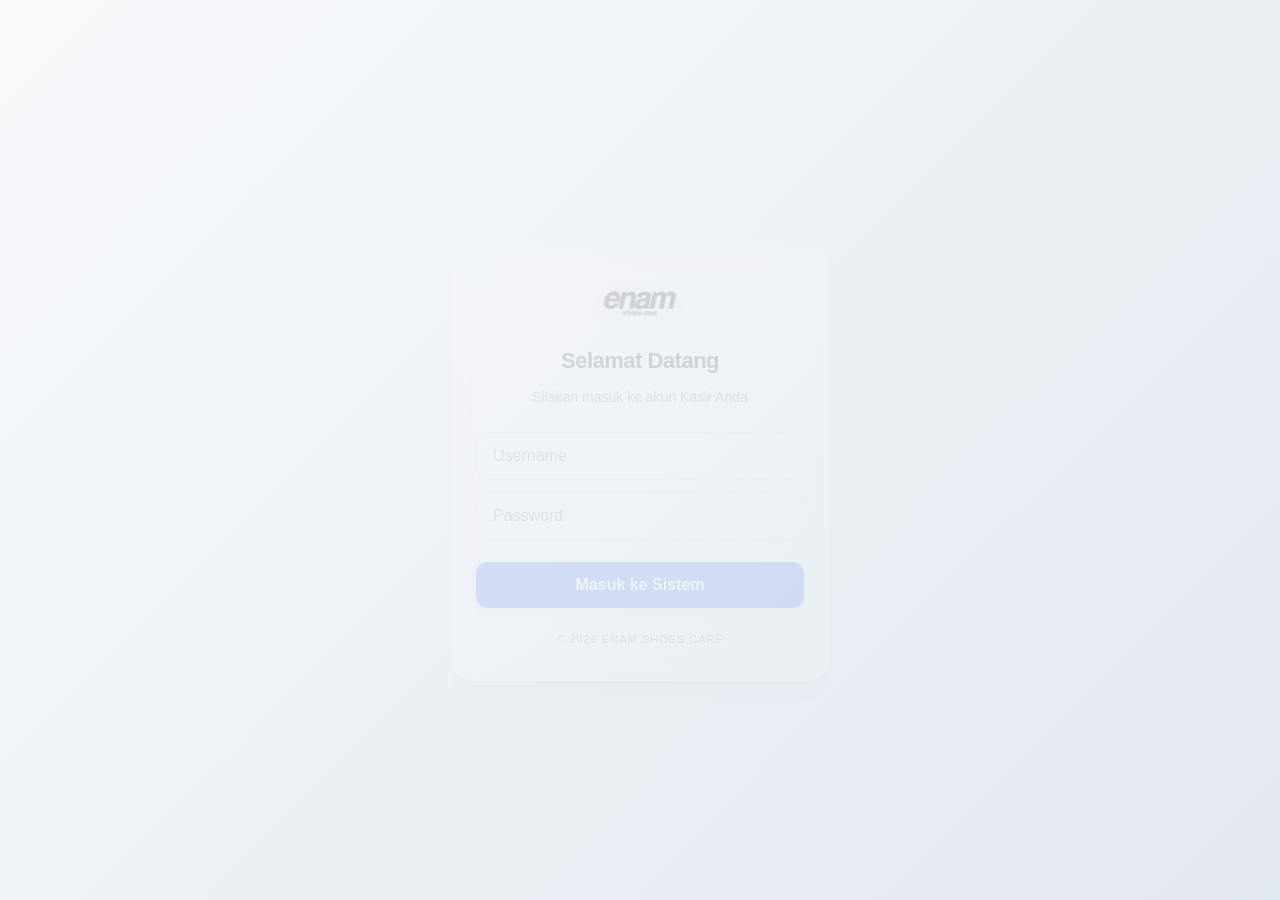
==== commit abda2328: "index.html" ====
--- a/index.html
+++ b/index.html
@@ -4,139 +4,8 @@
     <meta charset="UTF-8">
     <meta name="viewport" content="width=device-width, initial-scale=1.0, maximum-scale=1.0, user-scalable=no">
     <title>Transaksi - Enam Shoes Care</title>
-    <style>
-        :root {
-            --primary: #2563eb;
-            --secondary: #64748b;
-            --success: #22c55e;
-            --danger: #ef4444;
-            --bg: #f8fafc;
-        }
-
-        /* RESET & BASE */
-        body { 
-            font-family: 'Inter', system-ui, -apple-system, sans-serif; 
-            background-color: var(--bg); 
-            padding: 0; 
-            margin: 0; 
-            color: #1e293b; 
-            -webkit-tap-highlight-color: transparent;
-        }
-
-        /* RESPONSIVE NAVIGATION */
-        .nav-bar { 
-            background: white; 
-            padding: 8px; 
-            display: flex; 
-            justify-content: center; 
-            box-shadow: 0 2px 10px rgba(0,0,0,0.05); 
-            position: sticky; 
-            top: 0; 
-            z-index: 100;
-            gap: 5px;
-        }
-        .nav-btn { 
-            padding: 10px 5px; 
-            border: none; 
-            border-radius: 10px; 
-            cursor: pointer; 
-            font-weight: 700; 
-            background: transparent; 
-            color: var(--secondary); 
-            transition: 0.2s; 
-            flex: 1; 
-            font-size: 12px; 
-            text-decoration: none; 
-            text-align: center;
-            display: flex;
-            align-items: center;
-            justify-content: center;
-        }
-        .nav-btn.active { background: #eff6ff; color: var(--primary); }
-
-        /* CONTAINER ADJUSTMENT */
-        .container { 
-            max-width: 500px; 
-            background: white; 
-            padding: 20px; 
-            border-radius: 20px; 
-            box-shadow: 0 4px 15px rgba(0,0,0,0.05); 
-            margin: 15px auto; 
-        }
-
-        /* MOBILE SPECIFIC RADIUS & SPACING */
-        @media (max-width: 480px) {
-            .container { margin: 10px; padding: 15px; border-radius: 15px; }
-            h2 { font-size: 16px !important; }
-        }
-
-        .logo-container { text-align: center; margin-bottom: 15px; }
-        .main-logo { max-width: 120px; height: auto; border-radius: 12px; }
-
-        h2 { text-align: center; color: #0f172a; margin-top: 0; font-size: 18px; text-transform: uppercase; letter-spacing: 1px; }
-        
-        .form-group { margin-bottom: 15px; }
-        label { display: block; margin-bottom: 6px; font-weight: 600; color: var(--secondary); font-size: 12px; }
-        
-        input[type="text"], input[type="number"], select { 
-            width: 100%; padding: 12px; border: 1.5px solid #e2e8f0; border-radius: 10px; 
-            box-sizing: border-box; font-size: 16px; /* 16px prevent auto-zoom on iOS */
-            outline: none; transition: border 0.3s;
-        }
-        input:focus, select:focus { border-color: var(--primary); }
-
-        /* SERVICE LIST RESPONSIVE */
-        .service-box { border: 1px solid #e2e8f0; border-radius: 12px; background-color: #fcfcfc; overflow: hidden; }
-        .service-item { 
-            display: flex; 
-            align-items: center; 
-            padding: 12px 10px; 
-            border-bottom: 1px solid #f1f5f9; 
-            gap: 10px;
-        }
-        .service-info { flex: 1; font-size: 13px; font-weight: 600; line-height: 1.4; }
-        .service-info small { font-weight: normal; font-size: 11px; }
-        
-        .service-qty { display: flex; align-items: center; }
-        .service-qty input { 
-            width: 45px !important; text-align: center; padding: 6px !important; 
-            font-size: 14px; border-radius: 8px;
-        }
-        
-        .btn-del { 
-            background: #fee2e2; color: var(--danger); border: none; border-radius: 8px; 
-            min-width: 35px; height: 35px; cursor: pointer; display: flex; align-items: center; justify-content: center;
-        }
-
-        /* SUMMARY AREA */
-        .payment-summary { background: #f0fdf4; padding: 15px; border-radius: 15px; border: 1px solid #dcfce7; margin-top: 15px; }
-        .summary-row { display: flex; justify-content: space-between; margin-bottom: 6px; font-size: 13px; }
-        .summary-total { font-weight: 800; color: #166534; border-top: 1px dashed #bbf7d0; padding-top: 10px; margin-top: 8px; font-size: 16px; }
-
-        .btn { border: none; border-radius: 12px; padding: 16px; font-weight: 700; cursor: pointer; width: 100%; display: block; text-align: center; color: white; margin-top: 10px; text-decoration: none; font-size: 15px; }
-        .btn-wa { background-color: var(--success); box-shadow: 0 4px 12px rgba(34, 197, 94, 0.2); }
-
-        /* MODAL */
-        #printModal { display: none; position: fixed; z-index: 1000; left: 0; top: 0; width: 100%; height: 100%; background: rgba(0,0,0,0.7); backdrop-filter: blur(2px); }
-        .modal-content { background: white; margin: 30% auto; padding: 25px; border-radius: 20px; width: 80%; max-width: 320px; text-align: center; }
-
-        /* PRINT SETTINGS */
-        @media print {
-            @page { margin: 0; size: 58mm auto; }
-            body * { visibility: hidden; }
-            #notaCetak, #notaCetak * { visibility: visible; }
-            #notaCetak { 
-                display: block !important; position: absolute; left: 0; top: 0; 
-                width: 50mm; padding: 4mm; background: white; 
-                font-family: 'Courier New', monospace; font-size: 10px; line-height: 1.2; color: #000;
-            }
-        }
-
-        #notaCetak { display: none; }
-        .line { border-top: 1px dashed #000; margin: 5px 0; }
-        .flex-between { display: flex; justify-content: space-between; }
-        .text-bold { font-weight: bold; }
-    </style>
+    <!-- MENGHUBUNGKAN CSS -->
+    <link rel="stylesheet" href="style.css">
 </head>
 <body>
     <nav class="nav-bar">
@@ -146,7 +15,7 @@
     </nav>
 
     <div class="container">
-        <div class="logo-container"><img src="logo.png" class="main-logo"></div>
+        <div class="logo-container"><img src="logo.png" class="main-logo" alt="Logo"></div>
         <h2>KASIR ENAM</h2>
         
         <div class="form-group">
@@ -163,19 +32,29 @@
             <label>Pilih Layanan</label>
             <div id="serviceList" class="service-box"></div>
             
-            <div id="adminArea" style="margin-top: 12px; padding: 12px; border: 1.5px dashed #cbd5e1; border-radius: 12px; background: #fdfdfd;">
-                <label style="font-size: 11px; color: #94a3b8;">+ Tambah Layanan Baru</label>
-                <div style="display: flex; gap: 8px;">
-                    <input type="text" id="newServiceName" placeholder="Nama" style="flex: 2; padding: 8px; font-size: 13px;">
-                    <input type="number" id="newServicePrice" placeholder="Rp" style="flex: 1.2; padding: 8px; font-size: 13px;">
-                    <button type="button" onclick="tambahLayananBaru()" style="padding: 0 15px; background: var(--primary); color: white; border: none; border-radius: 8px; cursor: pointer; font-weight: bold;">+</button>
+            <div id="adminArea" class="admin-panel">
+                <label>+ Tambah Layanan Baru</label>
+                <div class="admin-input-group">
+                    <input type="text" id="newServiceName" placeholder="Nama">
+                    <input type="number" id="newServicePrice" placeholder="Rp">
+                    <button type="button" onclick="tambahLayananBaru()">+</button>
                 </div>
             </div>
         </div>
 
         <div class="form-group">
+            <label>Status Pembayaran</label>
+            <select id="statusBayar" onchange="toggleBayarInput()">
+                <option value="">-- Pilih Status --</option>
+                <option value="Lunas">Lunas (Bayar Sekarang)</option>
+                <option value="Belum Lunas">Belum Lunas (Bayar Nanti)</option>
+            </select>
+        </div>
+
+        <div class="form-group">
             <label>Metode Pembayaran</label>
             <select id="metodeBayar">
+                <option value="">-- Pilih Metode --</option>
                 <option value="Tunai">Tunai (Cash)</option>
                 <option value="Transfer">Transfer / QRIS</option>
             </select>
@@ -195,21 +74,23 @@
             <div class="summary-row"><span>Subtotal:</span><span id="txtSubtotal">Rp 0</span></div>
             <div class="summary-row"><span>Diskon:</span><span id="txtDiskon" style="color:red">- Rp 0</span></div>
             <div class="summary-row summary-total"><span>TOTAL AKHIR:</span><span id="txtTotalAkhir">Rp 0</span></div>
-            <div class="summary-row" style="margin-top:8px; font-weight:bold;"><span>Kembalian:</span><span id="txtKembalian" style="color:var(--primary)">Rp 0</span></div>
+            <div class="summary-row" style="margin-top:8px; font-weight:bold;"><span id="labelKembalian">Kembalian:</span><span id="txtKembalian" style="color:var(--primary)">Rp 0</span></div>
         </div>
         
         <button class="btn btn-wa" onclick="prosesTransaksi()">Kirim WA & Simpan</button>
     </div>
 
+    <!-- MODAL BERHASIL -->
     <div id="printModal">
         <div class="modal-content">
             <h3 style="margin-top:0">Berhasil!</h3>
-            <p style="font-size: 14px; color: var(--secondary)">Transaksi telah disimpan.</p>
+            <p>Transaksi telah disimpan.</p>
             <button class="btn" style="background:var(--primary)" onclick="cetakNotaFisik()">🖨️ Cetak Nota</button>
             <button class="btn" style="background:var(--secondary); padding: 12px;" onclick="location.reload()">❌ Selesai</button>
         </div>
     </div>
 
+    <!-- AREA CETAK NOTA -->
     <div id="notaCetak">
         <center>
             <img src="logo.png" alt="Logo" style="max-width: 20mm; margin-bottom: 5px;">
@@ -221,174 +102,18 @@
         <div id="notaNama"></div>
         <div id="notaWA"></div> 
         <div id="notaMetode"></div>
-        <div class="line"></div>
+        <div id="areaStatusNota"></div> 
         <div id="notaDetail"></div>
         <div class="line"></div>
         <div class="flex-between"><span>Subtotal:</span><span id="nSub"></span></div>
         <div class="flex-between"><span>Diskon:</span><span id="nDisk"></span></div>
         <div class="flex-between text-bold" style="font-size: 11px; margin-top:2px;"><span>TOTAL:</span><span id="nTotal"></span></div>
         <div class="flex-between"><span>BAYAR:</span><span id="nBayar"></span></div>
-        <div class="flex-between"><span>KEMBALI:</span><span id="nKembali"></span></div>
+        <div class="flex-between"><span id="labelNKembali">KEMBALI:</span><span id="nKembali"></span></div>
         <center style="margin-top: 15px;">Terima Kasih</center>
     </div>
 
-    <script>
-        const USER_ROLE = sessionStorage.getItem('role');
-        
-        function checkAuth() {
-            if (!USER_ROLE) { window.location.href = 'login.html'; }
-        }
-
-        function logout() {
-            sessionStorage.clear();
-            window.location.href = 'login.html';
-        }
-
-        const DEFAULT_LAYANAN = [
-            { nama: 'Deep Clean', harga: 30000 },
-            { nama: 'Unyellowing', harga: 40000 }, 
-            { nama: 'Kids Shoes', harga: 25000 },
-            { nama: 'Flat Shoes', harga: 25000 },
-            { nama: 'Repaint', harga: 90000 }
-        ];
-
-        let tTerakhir = null;
-
-        function init() {
-            checkAuth();
-            if (USER_ROLE === 'staff') {
-                const adminArea = document.getElementById('adminArea');
-                if(adminArea) adminArea.style.display = 'none';
-            }
-
-            let stored = JSON.parse(localStorage.getItem('masterLayanan'));
-            if (!stored) {
-                localStorage.setItem('masterLayanan', JSON.stringify(DEFAULT_LAYANAN));
-                stored = DEFAULT_LAYANAN;
-            }
-
-            document.getElementById('serviceList').innerHTML = stored.map((s, index) => {
-                const btnHapus = USER_ROLE === 'admin' 
-                    ? `<button class="btn-del" onclick="hapusLayanan(${index})">🗑️</button>` 
-                    : '';
-
-                return `
-                    <div class="service-item">
-                        <input type="checkbox" class="layanan" value="${s.harga}" data-nama="${s.nama}" onchange="hitungTotalOtomatis()" style="width:22px;height:22px;">
-                        <div class="service-info">${s.nama}<br><small style="color:#94a3b8">Rp ${s.harga.toLocaleString('id-ID')}</small></div>
-                        <div class="service-qty">
-                            <input type="number" class="qty" value="1" min="1" oninput="hitungTotalOtomatis()">
-                        </div>
-                        ${btnHapus}
-                    </div>
-                `;
-            }).join('');
-            
-            hitungTotalOtomatis();
-        }
-
-        function tambahLayananBaru() {
-            if (USER_ROLE !== 'admin') return alert("Akses ditolak!");
-            const nama = document.getElementById('newServiceName').value;
-            const harga = parseInt(document.getElementById('newServicePrice').value);
-            if (!nama || !harga) return alert("Isi nama dan harga!");
-            const stored = JSON.parse(localStorage.getItem('masterLayanan'));
-            stored.push({ nama, harga });
-            localStorage.setItem('masterLayanan', JSON.stringify(stored));
-            document.getElementById('newServiceName').value = "";
-            document.getElementById('newServicePrice').value = "";
-            init();
-        }
-
-        function hapusLayanan(index) {
-            if (USER_ROLE !== 'admin') return alert("Akses ditolak!");
-            if (confirm("Hapus layanan ini dari daftar?")) {
-                const stored = JSON.parse(localStorage.getItem('masterLayanan'));
-                stored.splice(index, 1);
-                localStorage.setItem('masterLayanan', JSON.stringify(stored));
-                init();
-            }
-        }
-
-        function hitungTotalOtomatis() {
-            let sub = 0;
-            document.querySelectorAll('.service-item').forEach(item => {
-                const cb = item.querySelector('.layanan');
-                if (cb.checked) {
-                    const qty = parseInt(item.querySelector('.qty').value) || 0;
-                    sub += parseInt(cb.value) * qty;
-                }
-            });
-            const diskon = parseInt(document.getElementById('diskon').value) || 0;
-            const total = sub - diskon;
-            const bayar = parseInt(document.getElementById('bayar').value) || 0;
-            
-            document.getElementById('txtSubtotal').innerText = "Rp " + sub.toLocaleString('id-ID');
-            document.getElementById('txtDiskon').innerText = "- Rp " + diskon.toLocaleString('id-ID');
-            document.getElementById('txtTotalAkhir').innerText = "Rp " + (total < 0 ? 0 : total).toLocaleString('id-ID');
-            document.getElementById('txtKembalian').innerText = "Rp " + (bayar - total < 0 ? 0 : bayar - total).toLocaleString('id-ID');
-            return { sub, diskon, total, bayar };
-        }
-
-        function prosesTransaksi() {
-            const nama = document.getElementById('nama').value;
-            let wa = document.getElementById('whatsapp').value;
-            const metode = document.getElementById('metodeBayar').value;
-            const calc = hitungTotalOtomatis();
-
-            if(!nama || !wa || calc.sub === 0) return alert("Lengkapi data transaksi!");
-
-            if (wa.startsWith('0')) wa = '62' + wa.slice(1);
-            if (!wa.startsWith('62')) wa = '62' + wa;
-
-            let detailHtml = "", detailWA = "", layananSimpan = "", jmlSpt = 0;
-            document.querySelectorAll('.service-item').forEach(item => {
-                const cb = item.querySelector('.layanan');
-                if (cb.checked) {
-                    let q = parseInt(item.querySelector('.qty').value);
-                    let hargaItem = parseInt(cb.value) * q;
-                    jmlSpt += q;
-                    detailHtml += `<div class="flex-between"><span>- ${cb.dataset.nama} (${q}x)</span><span>Rp ${hargaItem.toLocaleString('id-ID')}</span></div>`;
-                    detailWA += `${cb.dataset.nama} (${q}x)\n   Rp ${hargaItem.toLocaleString('id-ID')}\n`;
-                    layananSimpan += `${cb.dataset.nama} (${q}x) `;
-                }
-            });
-
-            tTerakhir = {
-                id: Date.now(),
-                inv: "INV-"+Math.floor(1000+Math.random()*9000),
-                tgl: new Date().toLocaleString('id-ID'),
-                nama, wa, metode, sub: calc.sub, diskon: calc.diskon, total: calc.total, bayar: calc.bayar, kembali: calc.bayar - calc.total,
-                sepatu: jmlSpt, detailHtml, waList: detailWA, layanan: layananSimpan.trim() 
-            };
-
-            const pesanWA = `*ENAM SHOES CARE*\n--------------------------------\nNo. Nota : ${tTerakhir.inv}\nTanggal  : ${tTerakhir.tgl}\nNama     : ${tTerakhir.nama}\nMetode   : ${tTerakhir.metode}\n--------------------------------\n*LAYANAN:*\n${tTerakhir.waList}--------------------------------\nSubtotal : Rp ${tTerakhir.sub.toLocaleString('id-ID')}\nDiskon   : Rp ${tTerakhir.diskon.toLocaleString('id-ID')}\n*TOTAL     : Rp ${tTerakhir.total.toLocaleString('id-ID')}*\n--------------------------------\nBayar    : Rp ${tTerakhir.bayar.toLocaleString('id-ID')}\nKembali  : Rp ${tTerakhir.kembali.toLocaleString('id-ID')}\n--------------------------------\n*Terima Kasih Telah Mempercayakan*\n*Sepatu Anda Kepada Kami!*`;
-
-            const db = JSON.parse(localStorage.getItem('cuciSepatuDB')) || [];
-            db.push(tTerakhir);
-            localStorage.setItem('cuciSepatuDB', JSON.stringify(db));
-
-            window.open(`https://api.whatsapp.com/send?phone=${wa}&text=${encodeURIComponent(pesanWA)}`, '_blank');
-            document.getElementById('printModal').style.display = 'block';
-        }
-
-        function cetakNotaFisik() {
-            if (!tTerakhir) return;
-            document.getElementById('notaInv').innerText = tTerakhir.inv;
-            document.getElementById('notaTgl').innerText = "Tgl: " + tTerakhir.tgl;
-            document.getElementById('notaNama').innerText = "Nama: " + tTerakhir.nama;
-            document.getElementById('notaWA').innerText = "WA  : " + tTerakhir.wa;
-            document.getElementById('notaMetode').innerText = "Metode: " + tTerakhir.metode;
-            document.getElementById('notaDetail').innerHTML = tTerakhir.detailHtml;
-            document.getElementById('nSub').innerText = "Rp " + tTerakhir.sub.toLocaleString('id-ID');
-            document.getElementById('nDisk').innerText = "-Rp " + tTerakhir.diskon.toLocaleString('id-ID');
-            document.getElementById('nTotal').innerText = "Rp " + tTerakhir.total.toLocaleString('id-ID');
-            document.getElementById('nBayar').innerText = "Rp " + tTerakhir.bayar.toLocaleString('id-ID');
-            document.getElementById('nKembali').innerText = "Rp " + tTerakhir.kembali.toLocaleString('id-ID');
-            window.print();
-        }
-
-        window.onload = init;
-    </script>
+    <!-- MENGHUBUNGKAN JS -->
+    <script src="script.js"></script>
 </body>
 </html>
--- a/style.css
+++ b/style.css
@@ -0,0 +1,158 @@
+:root {
+    --primary: #2563eb;
+    --secondary: #64748b;
+    --success: #22c55e;
+    --danger: #ef4444;
+    --bg: #f8fafc;
+}
+
+body { 
+    font-family: 'Inter', system-ui, -apple-system, sans-serif; 
+    background-color: var(--bg); 
+    padding: 0; 
+    margin: 0; 
+    color: #1e293b; 
+    -webkit-tap-highlight-color: transparent;
+}
+
+.nav-bar { 
+    background: white; padding: 8px; display: flex; 
+    justify-content: center; box-shadow: 0 2px 10px rgba(0,0,0,0.05); 
+    position: sticky; top: 0; z-index: 100; gap: 5px;
+}
+
+.nav-btn { 
+    padding: 10px 5px; border: none; border-radius: 10px; 
+    cursor: pointer; font-weight: 700; background: transparent; 
+    color: var(--secondary); transition: 0.2s; flex: 1; 
+    font-size: 12px; text-decoration: none; text-align: center;
+    display: flex; align-items: center; justify-content: center;
+}
+
+.nav-btn.active { background: #eff6ff; color: var(--primary); }
+
+.container { 
+    max-width: 500px; background: white; padding: 20px; 
+    border-radius: 20px; box-shadow: 0 4px 15px rgba(0,0,0,0.05); 
+    margin: 15px auto; 
+}
+
+.logo-container { text-align: center; margin-bottom: 15px; }
+.main-logo { max-width: 120px; height: auto; border-radius: 12px; }
+
+h2 { text-align: center; color: #0f172a; margin-top: 0; font-size: 18px; text-transform: uppercase; letter-spacing: 1px; }
+
+.form-group { margin-bottom: 15px; }
+label { display: block; margin-bottom: 6px; font-weight: 600; color: var(--secondary); font-size: 12px; }
+
+input[type="text"], input[type="number"], select { 
+    width: 100%; padding: 12px; border: 1.5px solid #e2e8f0; 
+    border-radius: 10px; box-sizing: border-box; font-size: 16px; 
+    outline: none; transition: border 0.3s;
+}
+
+input:focus, select:focus { border-color: var(--primary); }
+input:disabled { background: #f1f5f9; cursor: not-allowed; }
+
+.service-box { border: 1px solid #e2e8f0; border-radius: 12px; background-color: #fcfcfc; overflow: hidden; }
+.service-item { 
+    display: flex; align-items: center; padding: 12px 10px; 
+    border-bottom: 1px solid #f1f5f9; gap: 10px;
+}
+.service-info { flex: 1; font-size: 13px; font-weight: 600; line-height: 1.4; }
+.service-info small { font-weight: normal; font-size: 11px; }
+
+.service-qty input { 
+    width: 45px !important; text-align: center; padding: 6px !important; 
+    font-size: 14px; border-radius: 8px;
+}
+
+.btn-del { 
+    background: #fee2e2; color: var(--danger); border: none; 
+    border-radius: 8px; min-width: 35px; height: 35px; 
+    cursor: pointer; display: flex; align-items: center; justify-content: center;
+}
+
+/* CSS Panel Admin */
+.admin-panel { margin-top: 12px; padding: 12px; border: 1.5px dashed #cbd5e1; border-radius: 12px; background: #fdfdfd; }
+.admin-panel label { font-size: 11px; color: #94a3b8; }
+.admin-input-group { display: flex; gap: 8px; }
+.admin-input-group input:nth-child(1) { flex: 2; padding: 8px; font-size: 13px; }
+.admin-input-group input:nth-child(2) { flex: 1.2; padding: 8px; font-size: 13px; }
+.admin-input-group button { padding: 0 15px; background: var(--primary); color: white; border: none; border-radius: 8px; cursor: pointer; font-weight: bold; }
+
+.payment-summary { background: #f0fdf4; padding: 15px; border-radius: 15px; border: 1px solid #dcfce7; margin-top: 15px; }
+.summary-row { display: flex; justify-content: space-between; margin-bottom: 6px; font-size: 13px; }
+.summary-total { font-weight: 800; color: #166534; border-top: 1px dashed #bbf7d0; padding-top: 10px; margin-top: 8px; font-size: 16px; }
+
+.btn { border: none; border-radius: 12px; padding: 16px; font-weight: 700; cursor: pointer; width: 100%; display: block; text-align: center; color: white; margin-top: 10px; text-decoration: none; font-size: 15px; }
+.btn-wa {
+    background: linear-gradient(135deg, #25d366 0%, #128c7e 100%);
+    color: white;
+    border: none;
+    padding: 12px 20px;
+    border-radius: 12px;
+    font-weight: bold;
+    cursor: pointer;
+    display: flex;
+    align-items: center;
+    justify-content: center;
+    gap: 8px;
+    position: relative;
+    overflow: hidden;
+    transition: all 0.3s ease;
+    
+    /* Bayangan awal */
+    box-shadow: 0 4px 12px rgba(34, 197, 94, 0.3);
+    
+    /* Menjalankan animasi denyut secara terus-menerus */
+    animation: pulse-wa 2s infinite;
+}
+
+/* Efek Hover */
+.btn-wa:hover {
+    transform: scale(1.05) translateY(-2px);
+    box-shadow: 0 8px 20px rgba(34, 197, 94, 0.4);
+    filter: brightness(1.1);
+}
+
+/* Efek Kilauan Cahaya (Shimmer) */
+.btn-wa::after {
+    content: "";
+    position: absolute;
+    top: -50%;
+    left: -60%;
+    width: 20%;
+    height: 200%;
+    background: rgba(255, 255, 255, 0.3);
+    transform: rotate(30deg);
+    transition: all 0.6s ease;
+}
+
+.btn-wa:hover::after {
+    left: 120%;
+}
+
+#printModal { display: none; position: fixed; z-index: 1000; left: 0; top: 0; width: 100%; height: 100%; background: rgba(0,0,0,0.7); backdrop-filter: blur(2px); }
+.modal-content { background: white; margin: 30% auto; padding: 25px; border-radius: 20px; width: 80%; max-width: 320px; text-align: center; }
+
+#notaCetak { display: none; }
+.line { border-top: 1px dashed #000; margin: 5px 0; }
+.flex-between { display: flex; justify-content: space-between; }
+.text-bold { font-weight: bold; }
+
+@media (max-width: 480px) {
+    .container { margin: 10px; padding: 15px; border-radius: 15px; }
+    h2 { font-size: 16px !important; }
+}
+
+@media print {
+    @page { margin: 0; size: 58mm auto; }
+    body * { visibility: hidden; }
+    #notaCetak, #notaCetak * { visibility: visible; }
+    #notaCetak { 
+        display: block !important; position: absolute; left: 0; top: 0; 
+        width: 50mm; padding: 4mm; background: white; 
+        font-family: 'Courier New', monospace; font-size: 10px; line-height: 1.2; color: #000;
+    }
+}
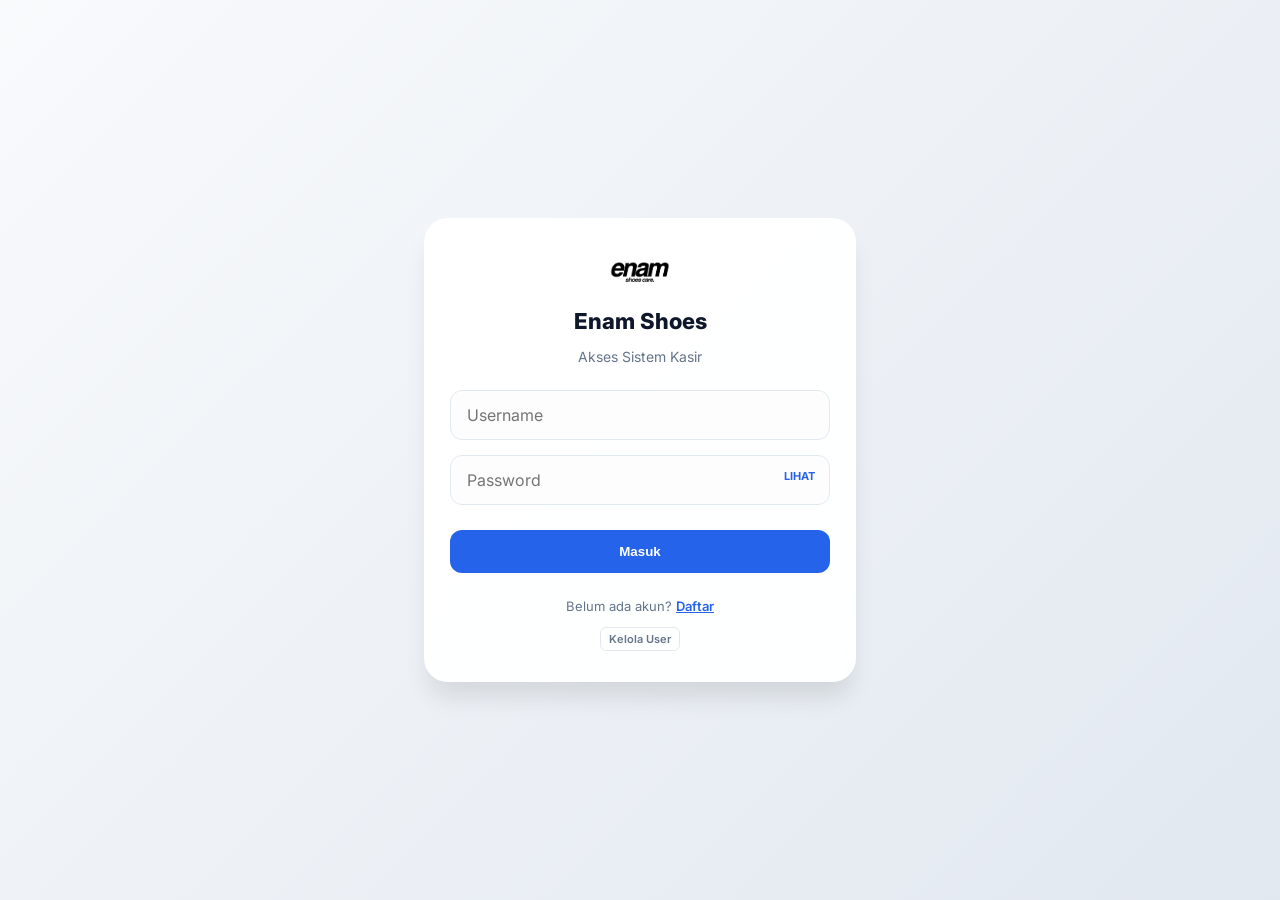
==== commit f453aa09: "index.html" ====
--- a/index.html
+++ b/index.html
@@ -6,6 +6,8 @@
     <title>Transaksi - Enam Shoes Care</title>
     <!-- MENGHUBUNGKAN CSS -->
     <link rel="stylesheet" href="style.css">
+
+    <link rel="stylesheet" href="https://fonts.googleapis.com/css2?family=Material+Symbols+Outlined:opsz,wght,FILL,GRAD@20,400,0,0" />
 </head>
 <body>
     <nav class="nav-bar">
